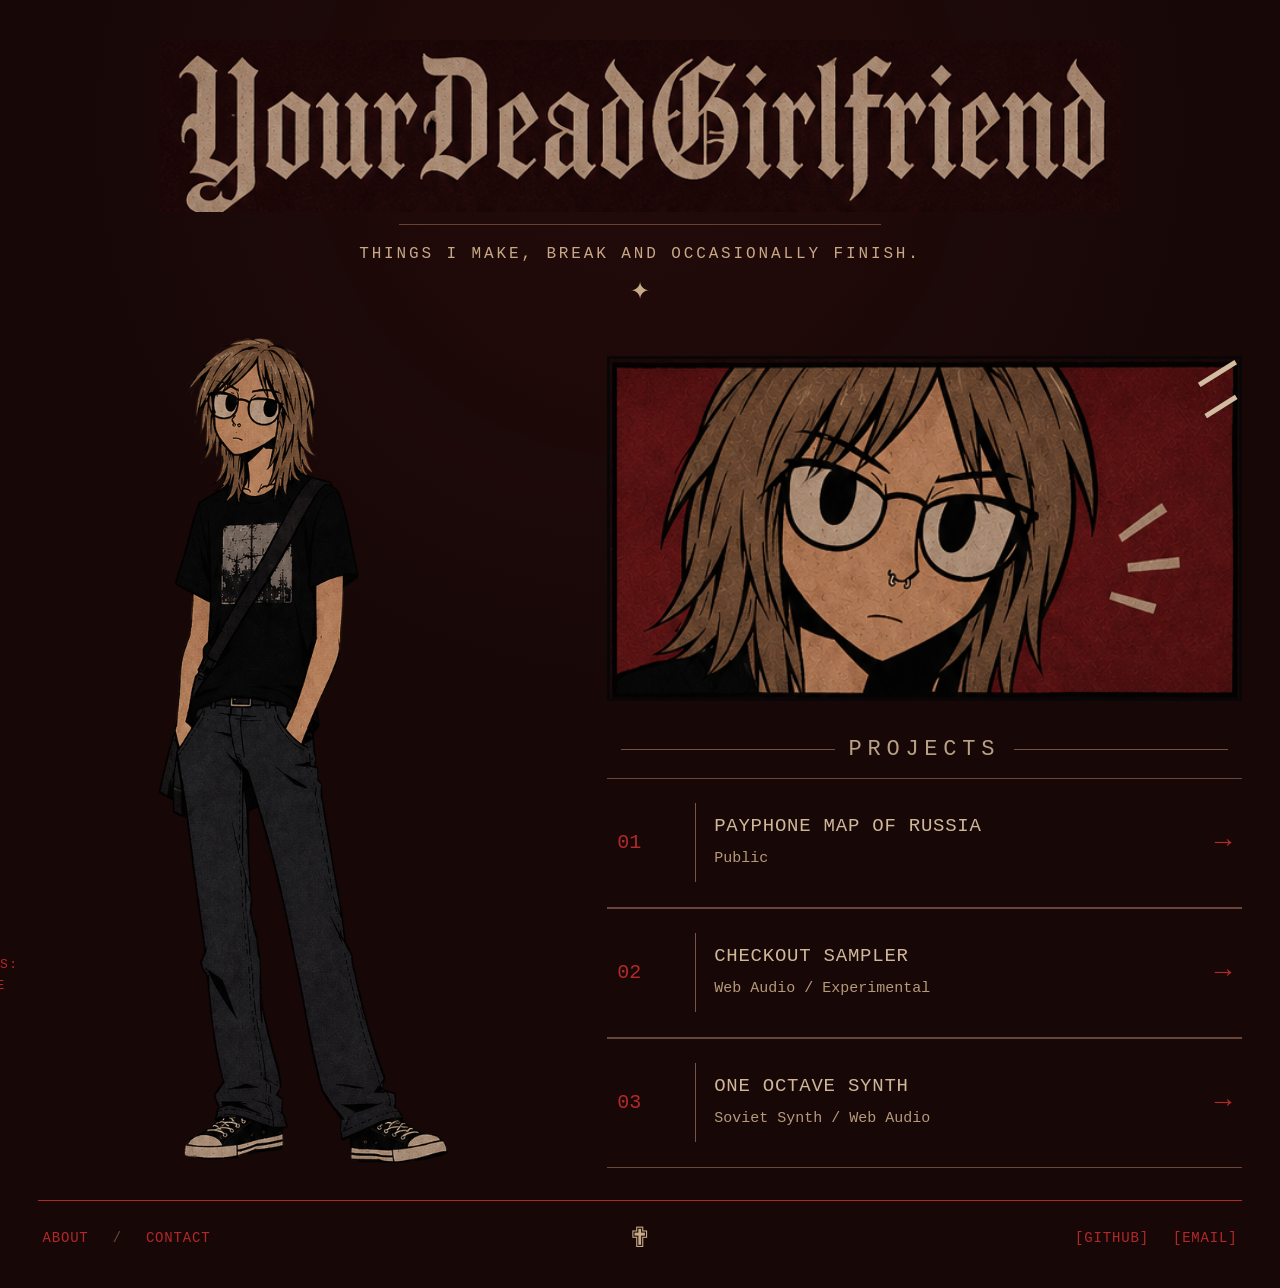
==== index.html @ 3bf4fb61 "Update link for PayPhone2077 project" ====
<!DOCTYPE html>
<html lang="en">
<head>
    <meta charset="UTF-8">
    <meta name="viewport" content="width=device-width, initial-scale=1.0">
    <title>Your Dead Girlfriend</title>
    <link rel="stylesheet" href="style.css">
</head>
<body>

    <div class="desktop-page">
        <header class="desktop-header">
        <img src="./assets/logo.png" alt="Logo" class="title-art">
            <div class="hairline"></div>
            <p>THINGS I MAKE, BREAK AND OCCASIONALLY FINISH.</p>
            <div class="ornament">✦</div>
        </header>

        <main class="desktop-content">
            <div class="left-section">
                <aside class="rail">
                    <div class="rail-top">
                        <span>EST.</span>
                        <span>2026</span>
                    </div>
                    <div class="rail-cross">✟</div>
                </aside>

                <div class="left-column">
                    <img src="./assets/character.png" alt="Character" class="character-art">
                </div>

                <aside class="rail rail-bottom">
                    <div class="status">
                        <span></span>STATUS:<br>ONLINE
                    </div>
                    <div class="rail-cross">✟</div>
                </aside>
            </div>

            <div class="right-column">
                <div class="portrait">
               <img src="./assets/portrait.png" alt="Portrait">
                    <div class="portrait-accent"></div>
                </div>

                <div class="projects-title">
                    <i></i>
                    <em>PROJECTS</em>
                    <i></i>
                </div>

                <div class="projects-list">
    <a href="PayPhone2077/index.html" class="project" data-project="payphone map">
        <div class="num">01</div>
        <div class="divider"></div>
        <div class="copy">
            <b>PAYPHONE MAP OF RUSSIA</b>
            <small>Public</small>
        </div>
        <div class="arrow">→</div>
    </a>
<a href="https://yourdeadgirlfriend.github.io/CheckOut-Sampler/"
   class="project"
   target="_blank"
   rel="noopener noreferrer">
    <div class="num">02</div>
    <div class="divider"></div>
    <div class="copy">
        <b>CHECKOUT SAMPLER</b>
        <small>Web Audio / Experimental</small>
    </div>
    <div class="arrow">→</div>
</a>

<a href="./one_octave_synth/"
   class="project"
   target="_blank"
   rel="noopener noreferrer">
    <div class="num">03</div>
    <div class="divider"></div>
    <div class="copy">
        <b>ONE OCTAVE SYNTH</b>
        <small>Soviet Synth / Web Audio</small>
    </div>
    <div class="arrow">→</div>
</a>
        </main>

        <footer class="desktop-footer">
          <nav>
    <a href="about.html">ABOUT</a>
    <span style="color: #69463b;">/</span>
    <a href="mailto:yourdeadgirlfriend@proton.me">CONTACT</a>
</nav>
            <div class="footer-cross">✟</div>
            <nav>
                <a href="https://github.com/YourDeadGirlfriend">[GITHUB]</a>
                <a href="mailto:yourdeadgirlfriend@proton.me">[EMAIL]</a>
            </nav>
        </footer>
    </div>

    <div class="mobile-page">
        <div class="mobile-canvas">
            <img src="mobile-art.jpg" alt="Mobile Art" class="mobile-art">
            <a href="#" class="hotspot p1" data-project="payphone map"></a>
            <a href="https://github.com/" class="hotspot gh"></a>
            <a href="https://soundcloud.com/" class="hotspot sc"></a>
            <a href="mailto:you@example.com" class="hotspot em"></a>
        </div>
    </div>

    <dialog id="projectDialog">
        <button class="close" aria-label="Close">×</button>
        <div class="eyebrow">PROJECT</div>
        <h2 id="dialogTitle"></h2>
        <p id="dialogText"></p>
        <a id="dialogLink" href="#">OPEN PROJECT →</a>
    </dialog>

    <script src="script.js"></script>
</body>
</html>
---- style.css ----
* {
    box-sizing: border-box;
    margin: 0;
    padding: 0;
}

html {
    background: #170707;
}

body {
    margin: 0;
    background: radial-gradient(circle at 50% 10%, rgba(105, 30, 30, .15), transparent 40rem), #170707;
    color: #d2b795;
    font-family: ui-monospace, SFMono-Regular, Menlo, Consolas, monospace;
    min-height: 100vh;
}

.mobile-page {
    display: none;
}

/* Desktop - FHD оптимизация */
.desktop-page {
    width: min(1600px, 94vw);
    margin: 0 auto;
    padding: 40px 0 30px;
}

.desktop-header {
    text-align: center;
    margin-bottom: 20px;
}

.hairline {
    height: 1px;
    width: 40%;
    margin: 12px auto 20px;
    background: #6b4034;
}

.title-art {
    width: min(1100px, 80%);
    height: auto;
    display: block;
    margin: 0 auto;
    filter: none;
}

.desktop-header p {
    margin: 12px 0 14px;
    font-size: 16px;
    letter-spacing: .18em;
    color: #c7a886;
    text-transform: uppercase;
}

.ornament {
    font-size: 24px;
    margin-bottom: 20px;
    color: #c8aa88;
}

/* Основной контент */
.desktop-content {
    display: grid;
    grid-template-columns: 1fr 1.2fr;
    gap: 60px;
    position: relative;
    align-items: start;
}

.left-section {
    position: relative;
    display: flex;
    flex-direction: column;
    align-items: center;
}

.rail {
    position: absolute;
    left: -100px;
    width: 80px;
    color: #c9ae89;
    font-size: 14px;
    line-height: 1.7;
    letter-spacing: .08em;
    text-align: center;
}

.rail-top {
    top: 0;
    display: flex;
    flex-direction: column;
    gap: 4px;
}

.rail-bottom {
    bottom: 100px;
}

.rail-cross {
    text-align: center;
    color: #9b2222;
    font-size: 28px;
    margin: 16px 0;
}

.rail .status {
    color: #b32929;
    line-height: 1.65;
    font-size: 13px;
    letter-spacing: .1em;
}

.rail .status span {
    display: inline-block;
    width: 8px;
    height: 8px;
    background: #b32929;
    border-radius: 50%;
    margin-right: 8px;
    vertical-align: middle;
}

.left-column {
    min-height: 850px;
    display: flex;
    align-items: flex-end;
    justify-content: center;
    width: 100%;
}

.character-art {
    width: min(100%, 580px);
    height: auto;
    display: block;
    align-self: end;
    max-height: 850px;
    object-fit: contain;
}

/* Правая колонка */
.right-column {
    min-width: 0;
    padding-top: 30px;
}

.portrait{position:relative;margin:0 0 36px;border:3px solid #080606;aspect-ratio:1.84/1;overflow:hidden;background:#330c0d;width:100%}
.portrait img{width:100%;height:100%;object-fit:cover;display:block}
}

.portrait-accent {
    position: absolute;
    right: 7%;
    top: 39%;
    width: 70px;
    height: 80px;
}

.portrait-accent:before,
.portrait-accent:after {
    content: " ";
    position: absolute;
    right: 0;
    height: 5px;
    background: #d3bda2;
    transform: rotate(-32deg);
}

.portrait-accent:before {
    width: 43px;
    top: 12px;
}

.portrait-accent:after {
    width: 36px;
    top: 45px;
}

.projects-title {
    display: flex;
    align-items: center;
    gap: 14px;
    color: #b32929;
    font-size: 18px;
    letter-spacing: .32em;
    margin: 0 14px 16px;
}

.projects-title i {
    display: block;
    height: 1px;
    background: #755044;
    flex: 1;
}

.projects-title em {
    font-style: normal;
    font-size: 22px;
    color: #b9a184;
}

.project {
    display: grid;
    grid-template-columns: 60px 1px minmax(0, 1fr) 40px;
    gap: 18px;
    min-height: 130px;
    align-items: center;
    padding: 18px 10px;
    border-top: 1px solid #69463b;
    border-bottom: 1px solid #69463b;
    color: inherit;
    text-decoration: none;
    transition: .18s ease;
}

.project:hover {
    background: rgba(116, 27, 27, .12);
    transform: translateX(3px);
}

.num {
    font-size: 20px;
    color: #b32929;
    font-weight: 400;
}

.divider {
    width: 1px;
    height: 86%;
    background: #765447;
}

.copy {
    display: flex;
    flex-direction: column;
    gap: 10px;
}

.copy b {
    font-size: 19px;
    font-weight: 400;
    letter-spacing: .04em;
    color: #cfb797;
}

.copy small {
    font-size: 15px;
    line-height: 1.6;
    color: #b69979;
}

.arrow {
    justify-self: end;
    color: #b32929;
    font-size: 28px;
}

/* Футер */
.desktop-footer {
    margin-top: 24px;
    padding: 20px 4px 4px;
    border-top: 1px solid #b32929;
    display: grid;
    grid-template-columns: 1fr auto 1fr;
    align-items: center;
    color: #b32929;
    font-size: 14px;
    letter-spacing: .06em;
}

.desktop-footer nav {
    display: flex;
    gap: 24px;
    align-items: center;
    flex-wrap: wrap;
}

.desktop-footer nav:last-child {
    justify-content: flex-end;
}

.desktop-footer a {
    color: inherit;
    text-decoration: none;
    transition: opacity .2s;
}

.desktop-footer a:hover {
    opacity: .7;
    text-decoration: underline;
    text-underline-offset: 4px;
}

.footer-cross {
    font-size: 28px;
    color: #c8aa88;
}

/* Модальное окно */
.close {
    float: right;
    border: 0;
    background: none;
    color: #d2b795;
    font-size: 28px;
    cursor: pointer;
    padding: 0;
    line-height: 1;
}

#projectDialog {
    width: min(560px, calc(100vw - 32px));
    border: 1px solid #6a4539;
    border-radius: 0;
    background: #1a0809;
    color: #d2b795;
    padding: 32px;
    line-height: 1.6;
    box-shadow: 0 24px 80px rgba(0, 0, 0, .65);
}

#projectDialog::backdrop {
    background: rgba(0, 0, 0, .72);
}

#dialogTitle {
    font: 400 22px/1.25 ui-monospace, SFMono-Regular, Menlo, Consolas, monospace;
    margin: 10px 0 14px;
    color: #cfb797;
}

#dialogText {
    color: #b99d7e;
    font-size: 15px;
    margin-bottom: 20px;
}

#dialogLink {
    color: #b32929;
    font-size: 14px;
    text-decoration: none;
}

#dialogLink:hover {
    text-decoration: underline;
}

.eyebrow {
    color: #b32929;
    font-size: 12px;
    letter-spacing: .18em;
}

/* Адаптив */
@media (max-width: 1400px) {
    .desktop-page {
        width: 94vw;
    }
    
    .desktop-content {
        gap: 40px;
    }
    
    .character-art {
        width: min(100%, 500px);
    }
    
    .left-column {
        min-height: 750px;
    }
}

@media (max-width: 1200px) {
    .desktop-content {
        grid-template-columns: 1fr 1fr;
        gap: 30px;
    }
    
    .rail {
        left: -70px;
        width: 60px;
        font-size: 12px;
    }
    
    .character-art {
        width: min(100%, 450px);
    }
    
    .left-column {
        min-height: 700px;
    }
    
    .copy b {
        font-size: 17px;
    }
    
    .copy small {
        font-size: 14px;
    }
}

@media (max-width: 1050px) {
    .desktop-content {
        grid-template-columns: 1fr;
        gap: 30px;
    }
    
    .rail {
        display: none;
    }
    
    .character-art {
        width: 90%;
        max-width: 500px;
    }
    
    .left-column {
        min-height: 600px;
    }
    
    .project {
        grid-template-columns: 50px 1px minmax(0, 1fr) 30px;
        gap: 14px;
    }
}

/* Мобильная версия */
@media (max-width: 800px) {
    .desktop-page {
        display: none;
    }
    
    .mobile-page {
        display: flex;
        width: 100%;
        justify-content: center;
    }
    
    .mobile-canvas {
        position: relative;
        width: 100vw;
        max-width: 1024px;
    }
    
    .mobile-art {
        display: block;
        width: 100%;
        height: auto;
    }
    
    .hotspot {
        position: absolute;
        z-index: 2;
    }
    
    .p1 { left: 45.3%; top: 43.5%; width: 48%; height: 8.5%; }
    .gh { left: 62%; top: 93.3%; width: 9.8%; height: 2.8%; }
    .sc { left: 73.1%; top: 93.3%; width: 15%; height: 2.8%; }
    .em { left: 88.1%; top: 93.3%; width: 9.4%; height: 2.8%; }
}

@media (min-width: 801px) {
    body {
        min-width: 800px;
    }
}
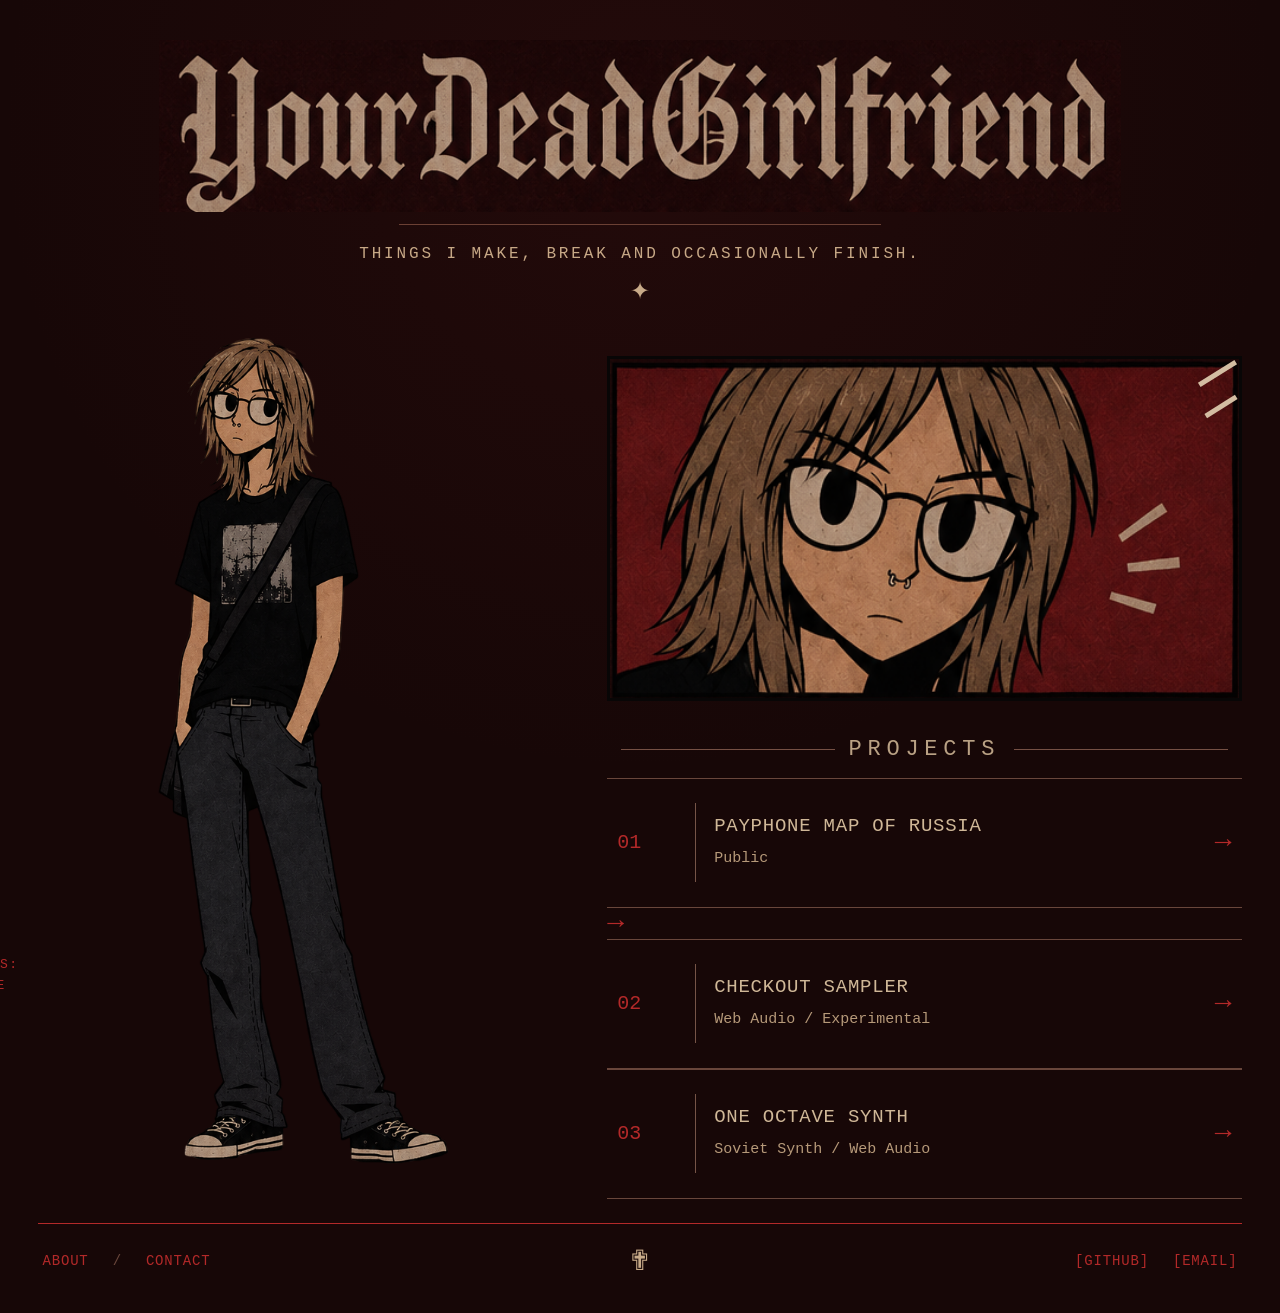
==== commit c2b2d98d: "Modify project link to include target and rel attributes Updated project link to open in a new tab a" ====
--- a/index.html
+++ b/index.html
@@ -51,13 +51,17 @@
                 </div>
 
                 <div class="projects-list">
-    <a href="PayPhone2077/index.html" class="project" data-project="payphone map">
+  <div class="projects-list">
+    <a href="https://yourdeadgirlfriend.github.io/PayPhone2077/" class="project" target="_blank" rel="noopener noreferrer">
         <div class="num">01</div>
         <div class="divider"></div>
         <div class="copy">
             <b>PAYPHONE MAP OF RUSSIA</b>
             <small>Public</small>
         </div>
+        <div class="arrow">→</div>
+    </a>
+</div>
         <div class="arrow">→</div>
     </a>
 <a href="https://yourdeadgirlfriend.github.io/CheckOut-Sampler/"
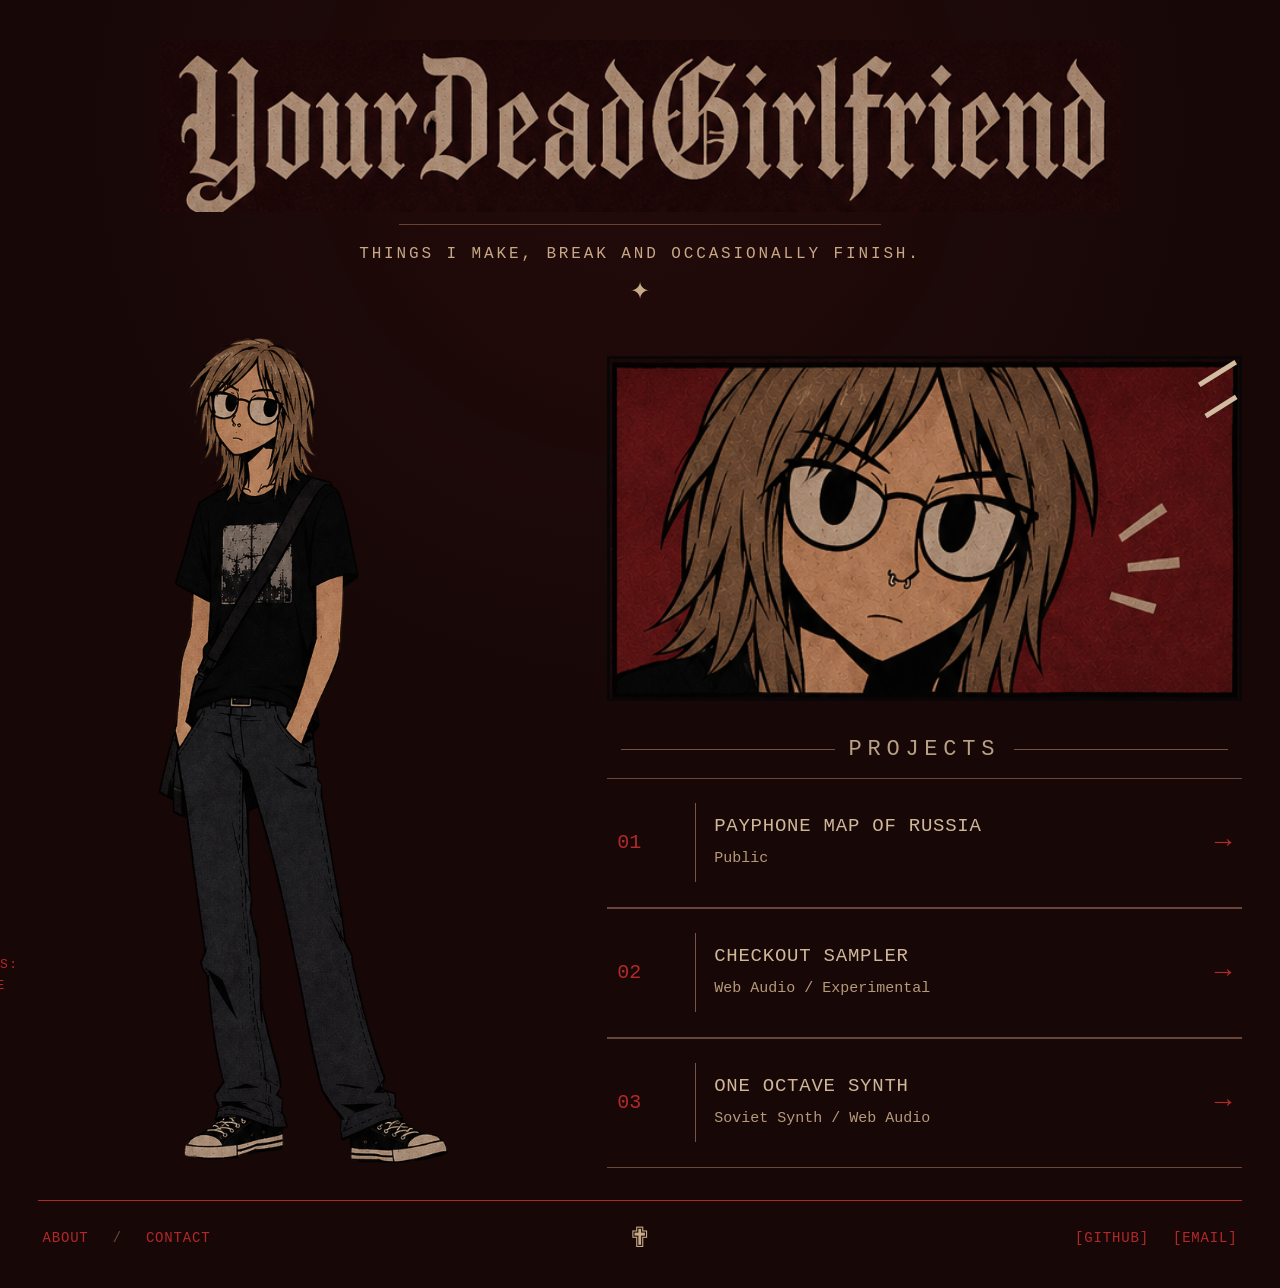
==== commit 4055b752: "Update project links and structure in index.html" ====
--- a/index.html
+++ b/index.html
@@ -50,9 +50,11 @@
                     <i></i>
                 </div>
 
-                <div class="projects-list">
-  <div class="projects-list">
-    <a href="https://yourdeadgirlfriend.github.io/PayPhone2077/" class="project" target="_blank" rel="noopener noreferrer">
+              <div class="projects-list">
+    <a href="/PayPhone2077/"
+       class="project"
+       target="_blank"
+       rel="noopener noreferrer">
         <div class="num">01</div>
         <div class="divider"></div>
         <div class="copy">
@@ -61,34 +63,33 @@
         </div>
         <div class="arrow">→</div>
     </a>
-</div>
+
+    <a href="https://yourdeadgirlfriend.github.io/CheckOut-Sampler/"
+       class="project"
+       target="_blank"
+       rel="noopener noreferrer">
+        <div class="num">02</div>
+        <div class="divider"></div>
+        <div class="copy">
+            <b>CHECKOUT SAMPLER</b>
+            <small>Web Audio / Experimental</small>
+        </div>
         <div class="arrow">→</div>
     </a>
-<a href="https://yourdeadgirlfriend.github.io/CheckOut-Sampler/"
-   class="project"
-   target="_blank"
-   rel="noopener noreferrer">
-    <div class="num">02</div>
-    <div class="divider"></div>
-    <div class="copy">
-        <b>CHECKOUT SAMPLER</b>
-        <small>Web Audio / Experimental</small>
-    </div>
-    <div class="arrow">→</div>
-</a>
 
-<a href="./one_octave_synth/"
-   class="project"
-   target="_blank"
-   rel="noopener noreferrer">
-    <div class="num">03</div>
-    <div class="divider"></div>
-    <div class="copy">
-        <b>ONE OCTAVE SYNTH</b>
-        <small>Soviet Synth / Web Audio</small>
-    </div>
-    <div class="arrow">→</div>
-</a>
+    <a href="./one_octave_synth/"
+       class="project"
+       target="_blank"
+       rel="noopener noreferrer">
+        <div class="num">03</div>
+        <div class="divider"></div>
+        <div class="copy">
+            <b>ONE OCTAVE SYNTH</b>
+            <small>Soviet Synth / Web Audio</small>
+        </div>
+        <div class="arrow">→</div>
+    </a>
+</div>
         </main>
 
         <footer class="desktop-footer">
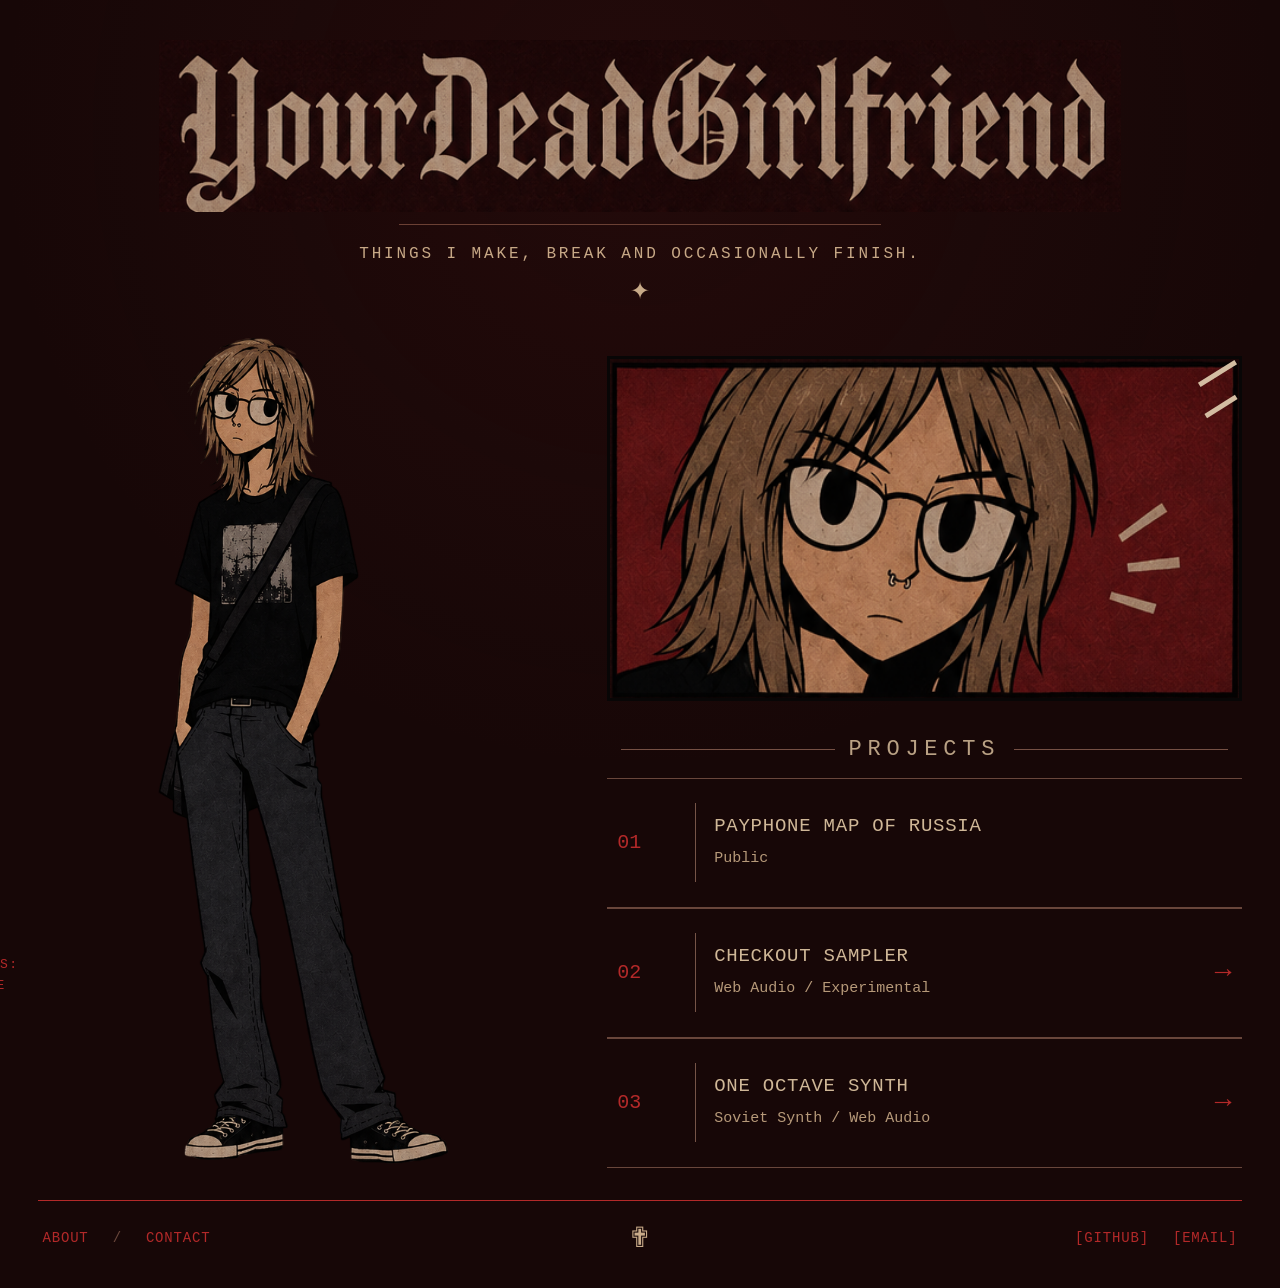
==== commit dbf8625b: "Fix formatting in index.html" ====
--- a/index.html
+++ b/index.html
@@ -61,7 +61,7 @@
             <b>PAYPHONE MAP OF RUSSIA</b>
             <small>Public</small>
         </div>
-        <div class="arrow">→</div>
+  
     </a>
 
     <a href="https://yourdeadgirlfriend.github.io/CheckOut-Sampler/"
